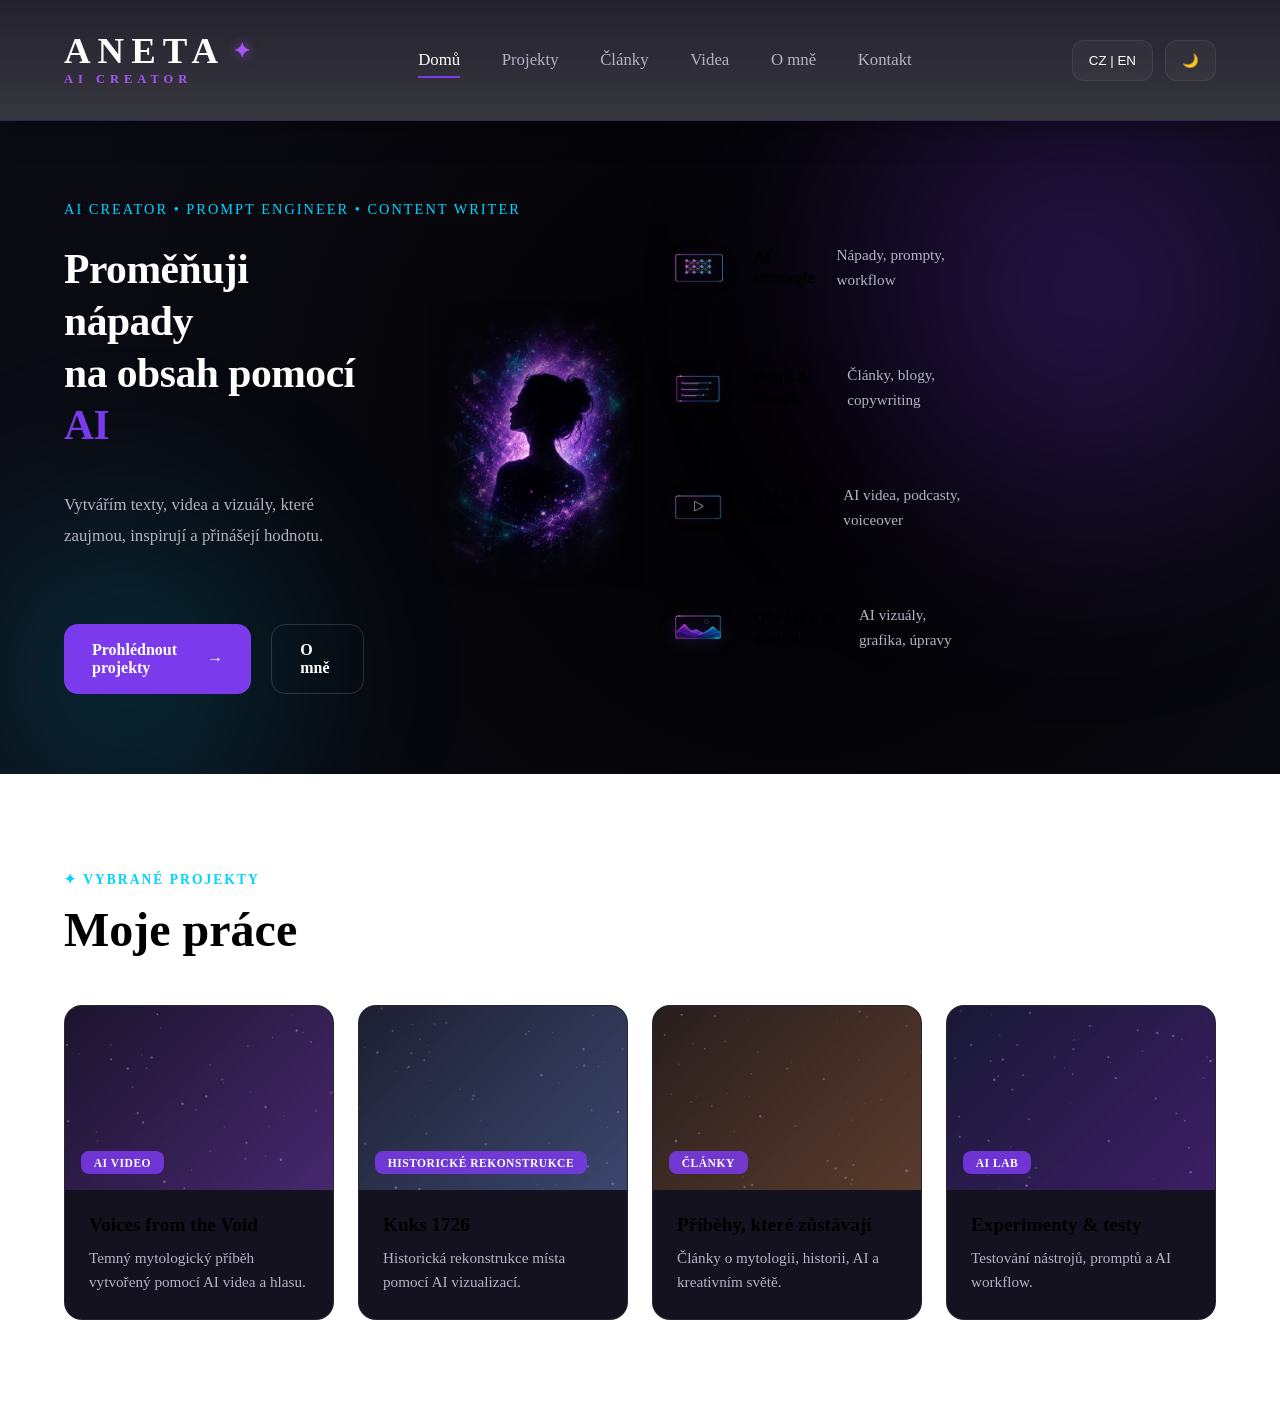
==== index.html @ ceb48a51 "První verze portfolia" ====
<!DOCTYPE html>
<html lang="cs">

<head>

    <!-- =========================
         ZÁKLADNÍ NASTAVENÍ
    ========================= -->

    <meta charset="UTF-8">
    <meta name="viewport" content="width=device-width, initial-scale=1.0">

    <title>Aneta Lorencová | AI Creator</title>

    <meta name="description"
        content="Portfolio Anety Lorencové – AI Creator, storyteller a tvůrkyně digitálního obsahu.">

    <meta name="author" content="Aneta Lorencová">

    <!-- =========================
         GOOGLE FONTS
    ========================= -->

    <link rel="preconnect" href="https://fonts.googleapis.com">

    <link rel="preconnect"
        href="https://fonts.gstatic.com"
        crossorigin>

    <link href="https://fonts.googleapis.com/css2?family=Manrope:wght@200..800&display=swap"
        rel="stylesheet">

    <!-- =========================
         STYLY
    ========================= -->

    <link rel="stylesheet" href="css/style.css">

</head>

<body>

    <!-- =========================
         HEADER
    ========================= -->

    <header class="header">

        <div class="container">

            <!-- Logo (název + malý podnadpis "AI CREATOR") -->

            <a href="#" class="logo">

                <span class="logo-name">
                    ANETA
                    <span class="logo-star">✦</span>
                </span>

                <span class="logo-sub">AI CREATOR</span>

            </a>

            <!-- Navigace -->

            <nav class="navigation">

                <a href="#" class="active">Domů</a>
                <a href="#">Projekty</a>
                <a href="#">Články</a>
                <a href="#">Videa</a>
                <a href="#">O mně</a>
                <a href="#">Kontakt</a>

            </nav>

            <!-- Pravá část headeru -->

            <div class="header-right">

                <button class="language-button">
                    CZ | EN
                </button>

                <button
                    class="theme-button"
                    aria-label="Přepnout barevný režim">

                    🌙

                </button>

            </div>

        </div>

    </header>

    <!-- =========================
         HLAVNÍ OBSAH
    ========================= -->

    <main>

        <!--======================================================
            HERO
        =======================================================-->

        <section class="hero">

            <div class="container hero-container">

                <!--======================================================
                    LEVÁ ČÁST
                =======================================================-->

                <div class="hero-content">

                    <span class="hero-tag">
                        AI CREATOR • PROMPT ENGINEER • CONTENT WRITER
                    </span>

                    <h1>
                        Proměňuji nápady
                        <br>
                        na obsah pomocí <span>AI</span>
                    </h1>

                    <p>
                        Vytvářím texty, videa a vizuály,
                        které zaujmou, inspirují
                        a přinášejí hodnotu.
                    </p>

                    <div class="hero-buttons">

                        <a href="#" class="btn btn-primary">
                            Prohlédnout projekty
                            <span class="btn-arrow">→</span>
                        </a>

                        <a href="#" class="btn btn-secondary">
                            O mně
                        </a>

                    </div>

                </div>

                <!--======================================================
                    STŘED
                =======================================================-->

                <div class="hero-visual">

                    <!--==================================================
                        HERO MÉDIUM (video / obrázek)
                        --------------------------------------------------
                        Uprostřed běží KLIDOVÉ video ve smyčce.
                        Při najetí myší se plynule prolne na video
                        s gestem "pssst" (prst u úst), které se přehraje.

                        JAK VYMĚNIT VIDEA:
                        Nahraj své soubory do images/hero/ a pojmenuj je:
                          - hero-idle.mp4   = klidová smyčka
                          - hero-shush.mp4  = gesto "pssst"
                        (nebo změň src níže na své názvy)

                        Fallback: kdyby video chybělo, ukáže se
                        obrázek hero-silueta.png, aby se web nerozbil.
                    ===================================================-->

                    <div class="hero-image" id="heroMedia">

                        <!-- KLIDOVÉ video (běží ve smyčce, tiché) -->
                        <video
                            class="hero-video hero-video-idle"
                            autoplay muted loop playsinline
                            poster="images/hero/hero-silueta.png">
                            <source src="images/hero/hero-idle.mp4" type="video/mp4">
                        </video>

                        <!-- "PSSST" video (běží skrytě ve smyčce,
                             při najetí se jen odkryje) -->
                        <video
                            class="hero-video hero-video-shush"
                            autoplay muted loop playsinline
                            poster="images/hero/hero-silueta.png">
                            <source src="images/hero/hero-shush.mp4" type="video/mp4">
                        </video>

                    </div>

  
                <!--======================================================
                    PRAVÁ ČÁST
                =======================================================-->

                <div class="hero-services">

                    <article class="service-card">

                        <div class="service-icon-wrap">
<img
                            src="images/icons/AI brain.png"
                            alt="AI strategie"
                            class="service-icon">
</div>

                        <h3>AI strategie</h3>

                        <p>
                            Nápady, prompty, workflow
                        </p>

                    </article>

                    <article class="service-card">

                        <div class="service-icon-wrap">
<img
                            src="images/icons/text.png"
                            alt="Psaní a obsah"
                            class="service-icon">
</div>

                        <h3>Psaní &amp; obsah</h3>

                        <p>
                            Články, blogy, copywriting
                        </p>

                    </article>

                    <article class="service-card">

                        <div class="service-icon-wrap">
<img
                            src="images/icons/video.png"
                            alt="Videa a audio"
                            class="service-icon">
</div>

                        <h3>Videa &amp; audio</h3>

                        <p>
                            AI videa, podcasty, voiceover
                        </p>

                    </article>

                    <article class="service-card">

                        <div class="service-icon-wrap">
<img
                            src="images/icons/image.png"
                            alt="Obrázky a design"
                            class="service-icon">
</div>

                        <h3>Obrázky &amp; design</h3>

                        <p>
                            AI vizuály, grafika, úpravy
                        </p>

                    </article>

                </div>

            </div>

        </section>

        <!--======================================================
            SEKCE: MOJE PRÁCE (vybrané projekty)
            ------------------------------------------------------
            Struktura:
              <section class="work">            = celá sekce
                <div class="container">         = zarovnání na střed
                  <div class="work-head">       = horní řádek (nadpis + tlačítko)
                  <div class="work-grid">       = mřížka 4 karet
                    <article class="work-card"> = jedna karta projektu
        =======================================================-->

        <section class="work">

            <div class="container">

                <!--==================================================
                    HORNÍ ŘÁDEK SEKCE
                    Vlevo: malý nadpis + velký nadpis
                    Vpravo: tlačítko "Zobrazit všechny projekty"
                ===================================================-->

                <div class="work-head">

                    <div class="work-head-text">

                        <!-- malý fialový/modrý nápis nad nadpisem -->
                        <span class="section-label">✦ Vybrané projekty</span>

                        <!-- velký nadpis sekce -->
                        <h2 class="section-title">Moje práce</h2>

                    </div>

                    <!-- tlačítko vpravo se šipkou -->
                    <a href="#" class="btn-ghost">
                        Zobrazit všechny projekty
                        <span class="btn-arrow">→</span>
                    </a>

                </div>

                <!--==================================================
                    MŘÍŽKA PROJEKTŮ
                    Obsahuje 4 karty. Každá karta = jeden projekt.
                    Chceš přidat/ubrat projekt? Zkopíruj/smaž celý
                    blok <article class="work-card"> ... </article>.
                ===================================================-->

                <div class="work-grid">

                    <!-- KARTA 1 -->
                    <article class="work-card">

                        <!-- obrázek projektu -->
                        <div class="work-card-image">
                            <img src="images/projects/voices.jpg"
                                 alt="Voices from the Void">
                            <!-- štítek (kategorie) v rohu obrázku -->
                            <span class="work-tag">AI Video</span>
                        </div>

                        <!-- textová část karty -->
                        <div class="work-card-body">
                            <h3>Voices from the Void</h3>
                            <p>
                                Temný mytologický příběh vytvořený
                                pomocí AI videa a hlasu.
                            </p>
                        </div>

                    </article>

                    <!-- KARTA 2 -->
                    <article class="work-card">

                        <div class="work-card-image">
                            <img src="images/projects/kuks.jpg"
                                 alt="Kuks 1726">
                            <span class="work-tag">Historické rekonstrukce</span>
                        </div>

                        <div class="work-card-body">
                            <h3>Kuks 1726</h3>
                            <p>
                                Historická rekonstrukce místa pomocí
                                AI vizualizací.
                            </p>
                        </div>

                    </article>

                    <!-- KARTA 3 -->
                    <article class="work-card">

                        <div class="work-card-image">
                            <img src="images/projects/stories.jpg"
                                 alt="Příběhy, které zůstávají">
                            <span class="work-tag">Články</span>
                        </div>

                        <div class="work-card-body">
                            <h3>Příběhy, které zůstávají</h3>
                            <p>
                                Články o mytologii, historii, AI
                                a kreativním světě.
                            </p>
                        </div>

                    </article>

                    <!-- KARTA 4 -->
                    <article class="work-card">

                        <div class="work-card-image">
                            <img src="images/projects/experiments.jpg"
                                 alt="Experimenty &amp; testy">
                            <span class="work-tag">AI Lab</span>
                        </div>

                        <div class="work-card-body">
                            <h3>Experimenty &amp; testy</h3>
                            <p>
                                Testování nástrojů, promptů
                                a AI workflow.
                            </p>
                        </div>

                    </article>

                </div>

            </div>

        </section>

    </main>

    <!-- =========================
         JAVASCRIPT
    ========================= -->

    <script src="js/script.js"></script>

</body>

</html>
---- css/style.css ----
/*========================================================
  PORTFOLIO ANETY LORENCOVÉ
  Verze: 0.2.1
========================================================*/

/*========================================================
  BASE
========================================================*/

@import url("./base/reset.css");
@import url("./base/variables.css");
@import url("./base/base.css");

/*========================================================
  LAYOUT
========================================================*/

@import url("./layout/container.css");
@import url("./layout/header.css");

/*========================================================
  COMPONENTS
========================================================*/

@import url("./components/button.css");
@import url("./components/section-title.css");

/*========================================================
  SECTIONS
========================================================*/

@import url("./sections/hero.css");
@import url("./sections/work.css");


/*========================================================
  UTILITIES
========================================================*/
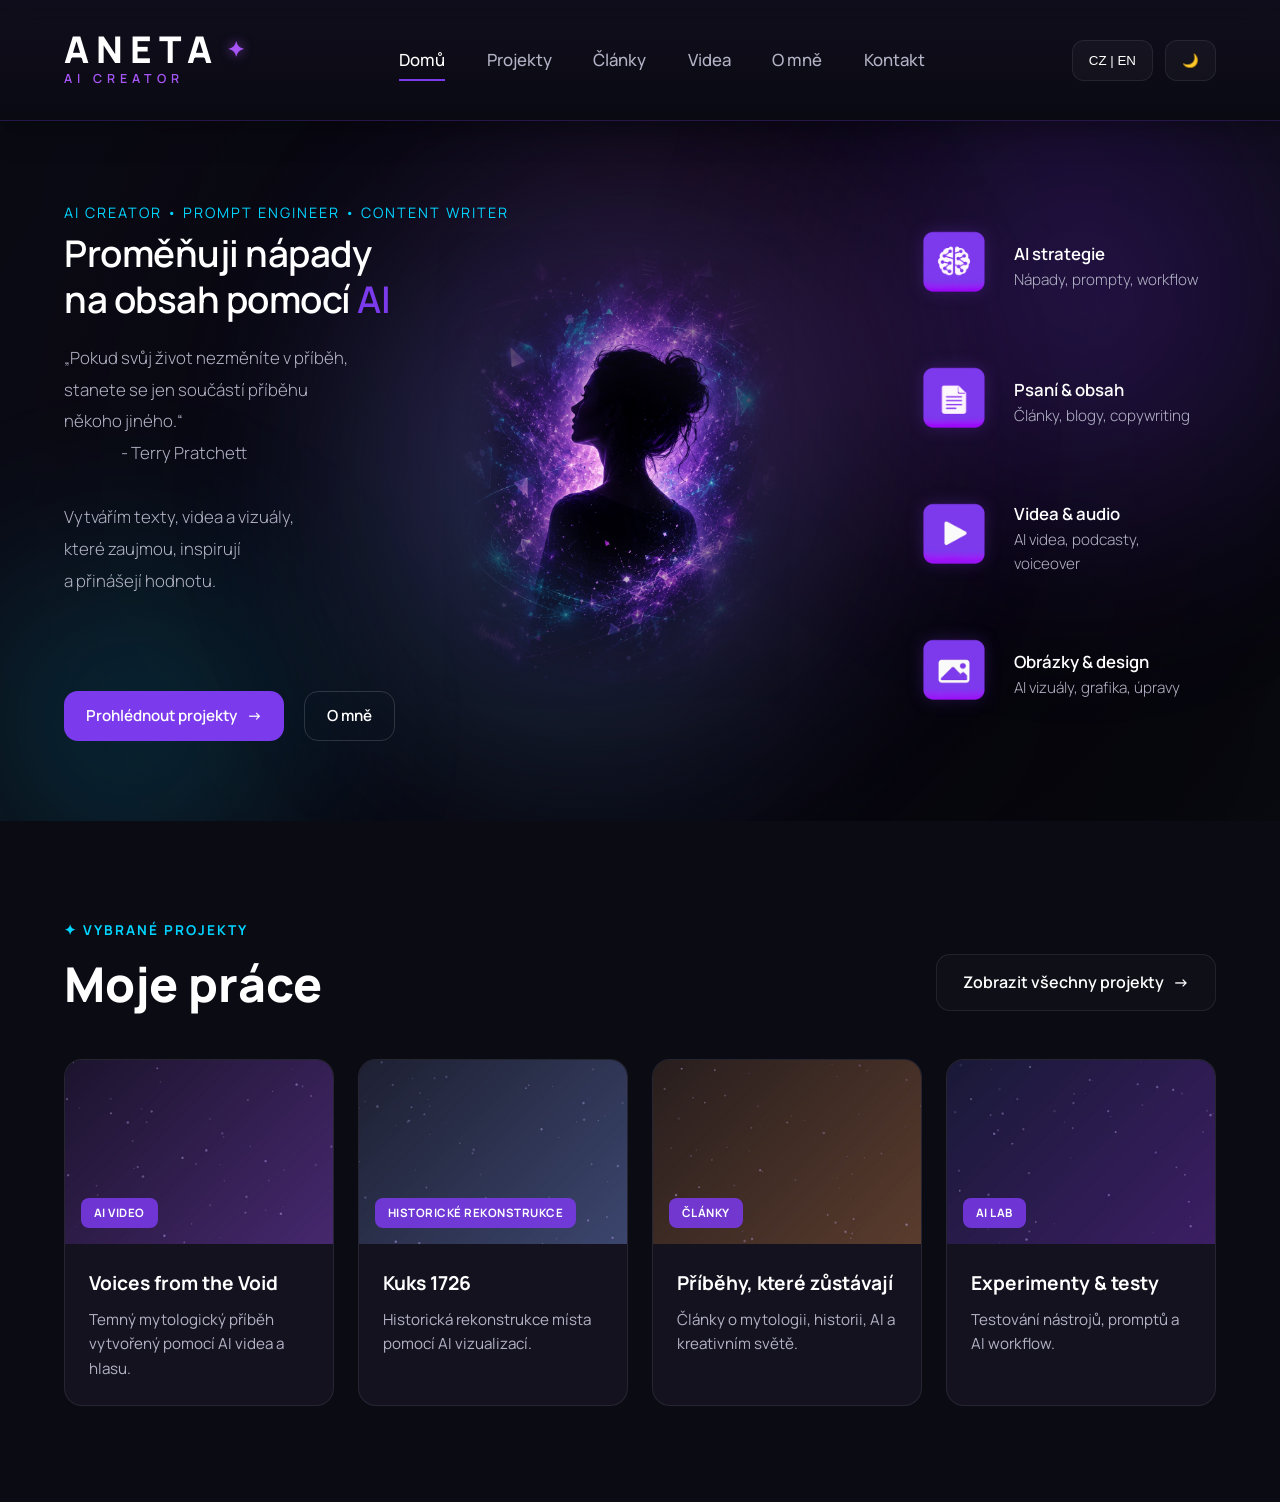
==== commit 1db4796f: "New test" ====
--- a/index.html
+++ b/index.html
@@ -127,10 +127,14 @@
                     </h1>
 
                     <p>
-                        Vytvářím texty, videa a vizuály,
-                        které zaujmou, inspirují
-                        a přinášejí hodnotu.
-                    </p>
+    „Pokud svůj život nezměníte v příběh,<br>
+     stanete se jen součástí příběhu<br> někoho jiného.“<br>
+    &nbsp;&nbsp;&nbsp;&nbsp;&nbsp;&nbsp;&nbsp;&nbsp;&nbsp;&nbsp;&nbsp;&nbsp;&nbsp;&nbsp;&nbsp;&nbsp;&nbsp;&nbsp;&nbsp;- Terry Pratchett<br><br>
+    
+                        Vytvářím texty, videa a vizuály,<br>
+    které zaujmou, inspirují<br>
+    a přinášejí hodnotu.
+</p>
 
                     <div class="hero-buttons">
 
@@ -151,6 +155,7 @@
                     STŘED
                 =======================================================-->
 
+                <div class="hero-center"></div>
                 <div class="hero-visual">
 
                     <!--==================================================
@@ -191,7 +196,9 @@
 
                     </div>
 
-  
+
+                </div>
+
                 <!--======================================================
                     PRAVÁ ČÁST
                 =======================================================-->
--- a/css/style.css
+++ b/css/style.css
@@ -34,5 +34,8 @@
 
 
 /*========================================================
-  UTILITIES
-========================================================*/+  RESPONSIVE
+========================================================*/
+
+@import url("./responsive/tablet.css");
+@import url("./responsive/mobile.css");
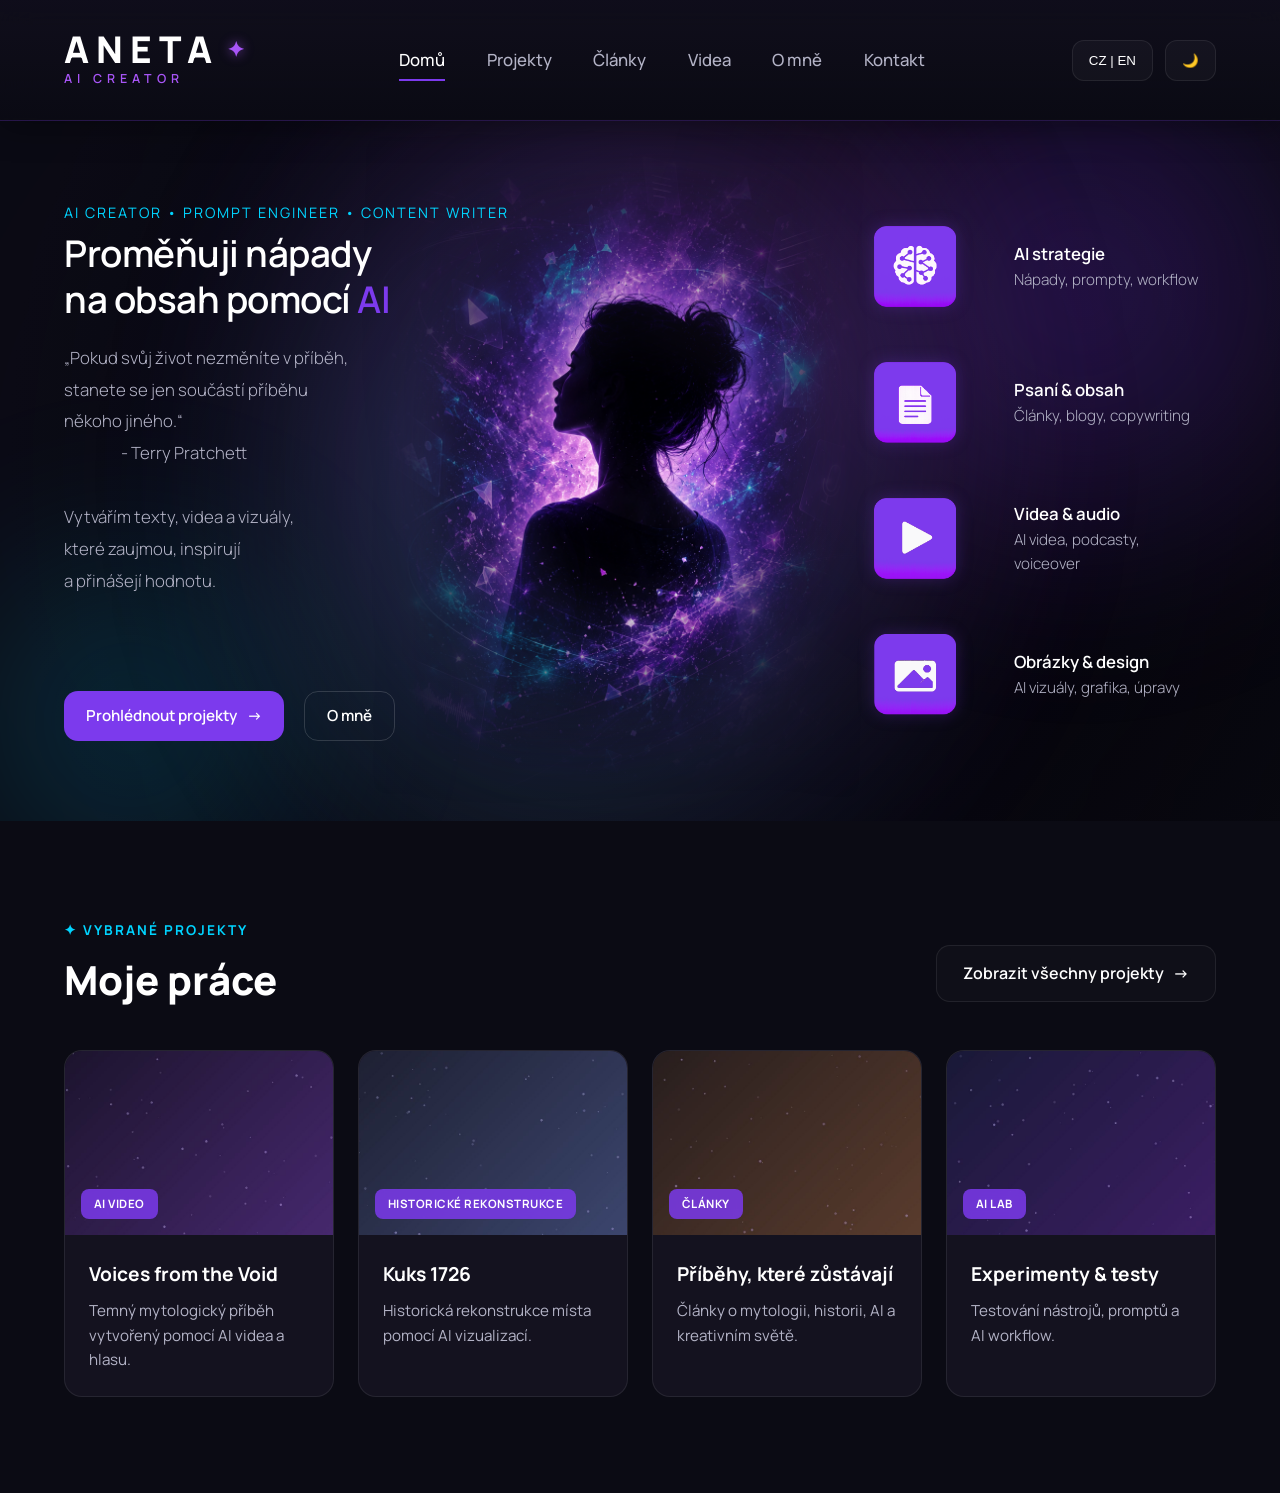
==== commit abfea2eb: "o mně 1 verze" ====
--- a/index.html
+++ b/index.html
@@ -65,12 +65,12 @@
 
             <nav class="navigation">
 
-                <a href="#" class="active">Domů</a>
-                <a href="#">Projekty</a>
-                <a href="#">Články</a>
-                <a href="#">Videa</a>
-                <a href="#">O mně</a>
-                <a href="#">Kontakt</a>
+                <a href="index.html" class="active">Domů</a>
+                <a href="projekty.html">Projekty</a>
+                <a href="clanky.html">Články</a>
+                <a href="videa.html">Videa</a>
+                <a href="o-mne.html">O mně</a>
+                <a href="contact.html">Kontakt</a>
 
             </nav>
 
@@ -88,6 +88,11 @@
 
                     🌙
 
+                </button>
+
+                <!-- Ikona menu – viditelná JEN na mobilu (řeší mobile.css) -->
+                <button class="menu-button" aria-label="Menu">
+                    <img src="images/icons/menu.png" alt="Menu">
                 </button>
 
             </div>
@@ -143,7 +148,7 @@
                             <span class="btn-arrow">→</span>
                         </a>
 
-                        <a href="#" class="btn btn-secondary">
+                        <a href="o-mne.html" class="btn btn-secondary">
                             O mně
                         </a>
 
--- a/css/style.css
+++ b/css/style.css
@@ -31,6 +31,8 @@
 
 @import url("./sections/hero.css");
 @import url("./sections/work.css");
+@import url("./sections/about.css");
+@import url("./sections/contact.css");
 
 
 /*========================================================
